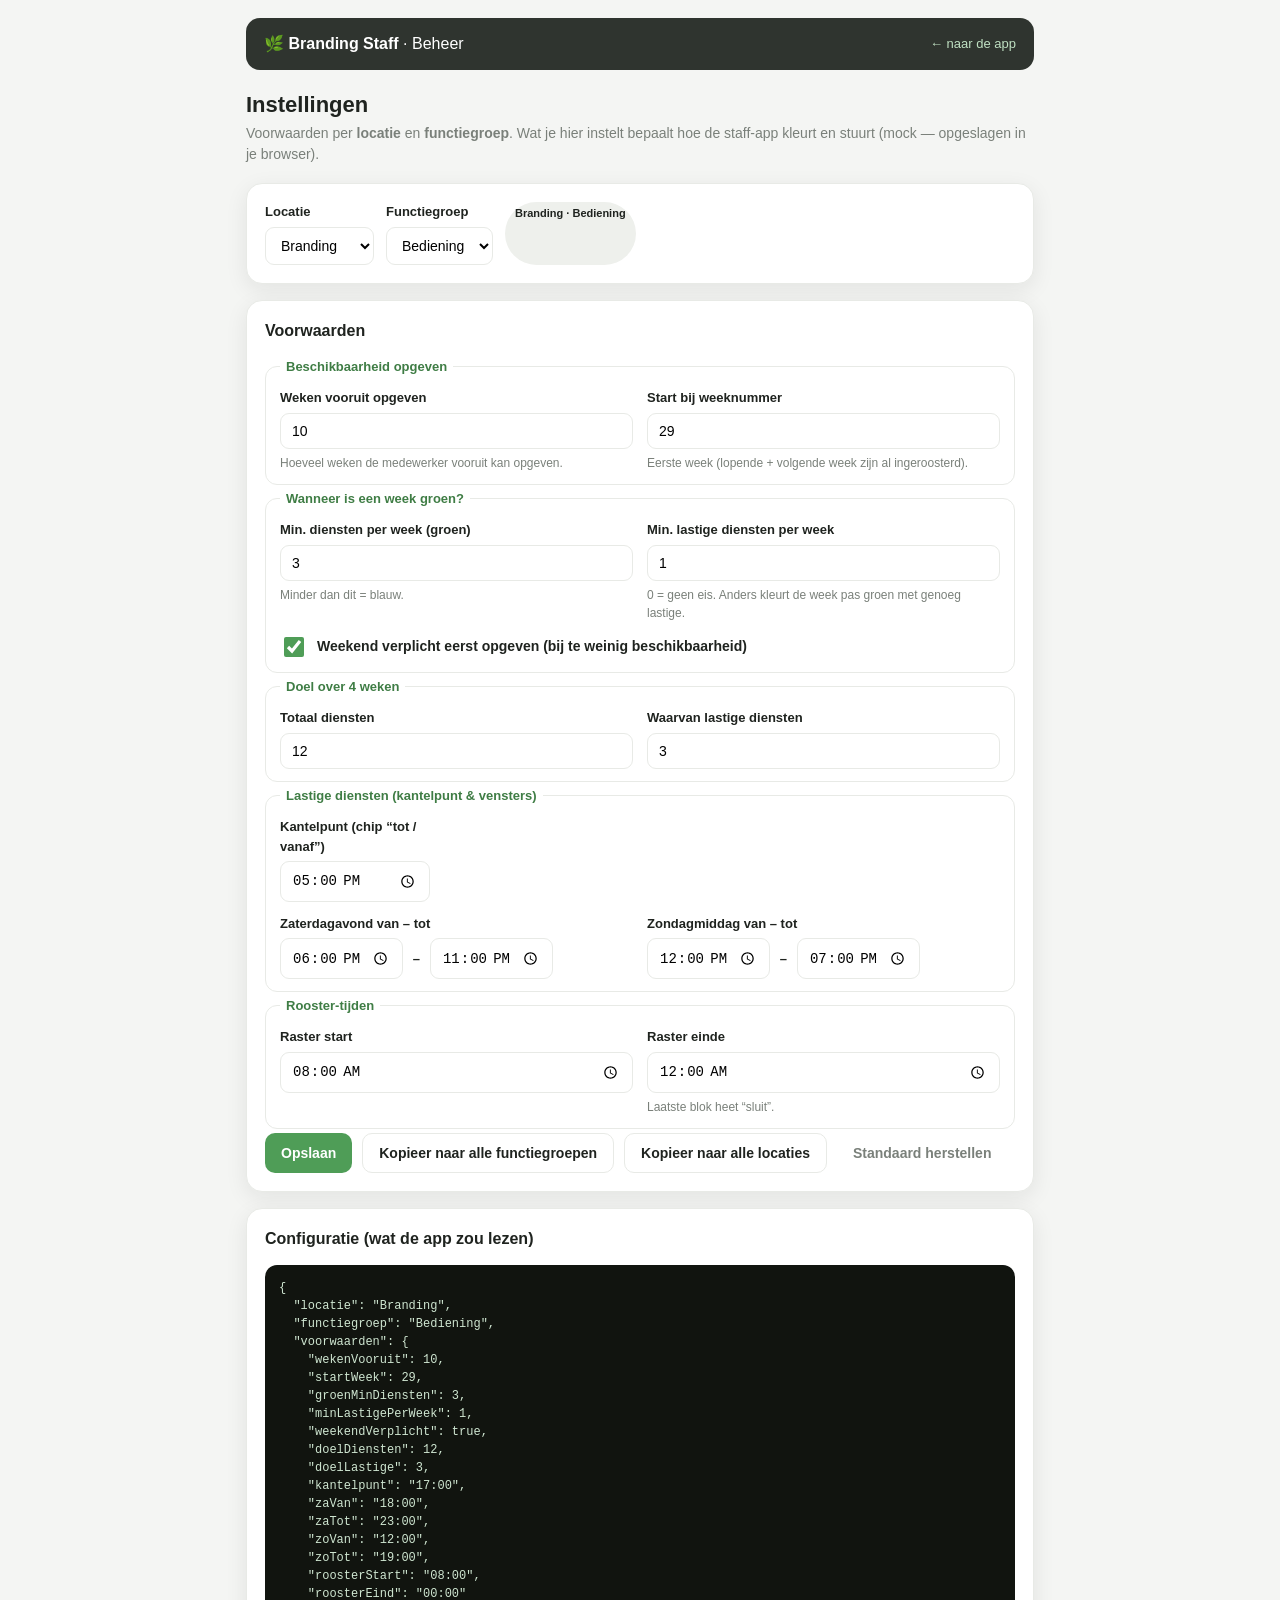
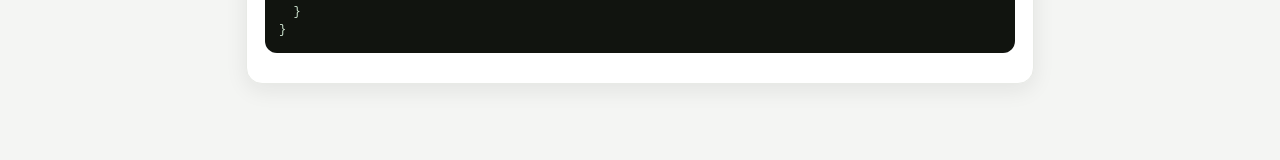
==== beheer/index.html @ 594f6d12 "Beheerpagina (backend): voorwaarden per locatie x functiegroep; link vanuit Overig - staffapp/beheer" ====
<!DOCTYPE html>
<html lang="nl">
  <head>
    <meta charset="UTF-8" />
    <meta name="viewport" content="width=device-width, initial-scale=1.0, viewport-fit=cover" />
    <meta http-equiv="Cache-Control" content="no-cache, no-store, must-revalidate" />
    <title>Branding Staff — Beheer</title>
    <style>
      :root{ --green:#4f9d57; --green-dark:#3f7d45; --blue:#4a6fa5; --amber:#e6a23c; --red:#d9534f;
        --bg:#f4f5f3; --card:#fff; --ink:#1f231f; --muted:#7a807a; --line:#e8eae6; --shadow:0 6px 22px rgba(20,30,20,.08); }
      *{box-sizing:border-box;} body{margin:0;font-family:-apple-system,"Segoe UI",Roboto,Arial,sans-serif;background:var(--bg);color:var(--ink);line-height:1.5;}
      .wrap{max-width:820px;margin:0 auto;padding:18px 16px 60px;}
      .topbar{background:#2f342f;color:#fff;border-radius:14px;padding:14px 18px;display:flex;align-items:center;justify-content:space-between;margin-bottom:18px;}
      .topbar b{font-weight:800;} .topbar a{color:#bfe0c2;font-size:13px;text-decoration:none;}
      h1{font-size:22px;margin:0 0 2px;} .lead{color:var(--muted);font-size:14px;margin:0 0 18px;}
      .card{background:var(--card);border:1px solid var(--line);border-radius:16px;padding:18px;margin-bottom:16px;box-shadow:var(--shadow);}
      .card h2{font-size:16px;margin:0 0 14px;}
      .pickrow{display:flex;gap:12px;flex-wrap:wrap;}
      .field{display:flex;flex-direction:column;gap:5px;font-size:13px;font-weight:700;}
      .field.small{max-width:150px;}
      select,input[type=number],input[type=time]{padding:9px 11px;border:1px solid var(--line);border-radius:9px;font-size:14px;font-weight:500;background:#fff;}
      .grid2{display:grid;grid-template-columns:1fr 1fr;gap:14px;}
      @media(max-width:560px){ .grid2{grid-template-columns:1fr;} }
      .row{display:flex;align-items:center;gap:10px;}
      .switch{display:flex;align-items:center;gap:10px;font-weight:700;font-size:14px;}
      .switch input{width:20px;height:20px;accent-color:var(--green);}
      .hint{font-size:12px;color:var(--muted);font-weight:400;}
      .actions{display:flex;gap:10px;flex-wrap:wrap;margin-top:4px;}
      .btn{border:none;border-radius:10px;padding:11px 16px;font-size:14px;font-weight:700;cursor:pointer;}
      .btn-primary{background:var(--green);color:#fff;} .btn-ghost{background:#fff;border:1.5px solid var(--line);color:var(--ink);}
      .btn-link{background:none;color:var(--muted);}
      .badge{font-size:11px;font-weight:800;background:#eef0ec;border-radius:999px;padding:3px 10px;}
      pre{background:#11140f;color:#cfe6d1;border-radius:12px;padding:14px;font-size:12px;overflow:auto;}
      .toast{position:fixed;left:50%;bottom:22px;transform:translateX(-50%);background:#2f342f;color:#fff;padding:11px 18px;border-radius:999px;font-weight:700;font-size:14px;box-shadow:var(--shadow);}
      .hidden{display:none;}
      .sub{font-size:12px;color:var(--muted);font-weight:400;margin-top:2px;}
      fieldset{border:1px solid var(--line);border-radius:12px;padding:12px 14px;margin:0 0 4px;}
      legend{font-size:13px;font-weight:800;padding:0 6px;color:var(--green-dark);}
    </style>
  </head>
  <body>
    <div class="wrap">
      <div class="topbar">
        <span><b>🌿 Branding Staff</b> · Beheer</span>
        <a href="../">← naar de app</a>
      </div>

      <h1>Instellingen</h1>
      <p class="lead">Voorwaarden per <b>locatie</b> en <b>functiegroep</b>. Wat je hier instelt bepaalt hoe de staff-app kleurt en stuurt (mock — opgeslagen in je browser).</p>

      <div class="card">
        <div class="pickrow">
          <label class="field">Locatie
            <select id="loc"></select>
          </label>
          <label class="field">Functiegroep
            <select id="grp"></select>
          </label>
          <span class="badge" id="scope"></span>
        </div>
      </div>

      <form id="form" class="card">
        <h2>Voorwaarden</h2>

        <fieldset>
          <legend>Beschikbaarheid opgeven</legend>
          <div class="grid2">
            <label class="field">Weken vooruit opgeven
              <input type="number" id="wekenVooruit" min="1" max="26" />
              <span class="hint">Hoeveel weken de medewerker vooruit kan opgeven.</span>
            </label>
            <label class="field">Start bij weeknummer
              <input type="number" id="startWeek" min="1" max="53" />
              <span class="hint">Eerste week (lopende + volgende week zijn al ingeroosterd).</span>
            </label>
          </div>
        </fieldset>

        <fieldset>
          <legend>Wanneer is een week groen?</legend>
          <div class="grid2">
            <label class="field">Min. diensten per week (groen)
              <input type="number" id="groenMinDiensten" min="0" max="7" />
              <span class="hint">Minder dan dit = blauw.</span>
            </label>
            <label class="field">Min. lastige diensten per week
              <input type="number" id="minLastigePerWeek" min="0" max="7" />
              <span class="hint">0 = geen eis. Anders kleurt de week pas groen met genoeg lastige.</span>
            </label>
          </div>
          <label class="switch" style="margin-top:12px"><input type="checkbox" id="weekendVerplicht" /> Weekend verplicht eerst opgeven (bij te weinig beschikbaarheid)</label>
        </fieldset>

        <fieldset>
          <legend>Doel over 4 weken</legend>
          <div class="grid2">
            <label class="field">Totaal diensten
              <input type="number" id="doelDiensten" min="0" max="60" />
            </label>
            <label class="field">Waarvan lastige diensten
              <input type="number" id="doelLastige" min="0" max="20" />
            </label>
          </div>
        </fieldset>

        <fieldset>
          <legend>Lastige diensten (kantelpunt & vensters)</legend>
          <label class="field small">Kantelpunt (chip “tot / vanaf”)
            <input type="time" id="kantelpunt" />
          </label>
          <div class="grid2" style="margin-top:12px">
            <label class="field">Zaterdagavond van – tot
              <div class="row"><input type="time" id="zaVan" /><span>–</span><input type="time" id="zaTot" /></div>
            </label>
            <label class="field">Zondagmiddag van – tot
              <div class="row"><input type="time" id="zoVan" /><span>–</span><input type="time" id="zoTot" /></div>
            </label>
          </div>
        </fieldset>

        <fieldset>
          <legend>Rooster-tijden</legend>
          <div class="grid2">
            <label class="field">Raster start
              <input type="time" id="roosterStart" />
            </label>
            <label class="field">Raster einde
              <input type="time" id="roosterEind" />
              <span class="hint">Laatste blok heet “sluit”.</span>
            </label>
          </div>
        </fieldset>

        <div class="actions">
          <button type="button" class="btn btn-primary" id="save">Opslaan</button>
          <button type="button" class="btn btn-ghost" id="copyGrp">Kopieer naar alle functiegroepen</button>
          <button type="button" class="btn btn-ghost" id="copyLoc">Kopieer naar alle locaties</button>
          <button type="button" class="btn btn-link" id="reset">Standaard herstellen</button>
        </div>
      </form>

      <div class="card">
        <h2>Configuratie (wat de app zou lezen)</h2>
        <pre id="json"></pre>
      </div>
    </div>

    <script>
      const LOCATIES = ['Branding', 'Hippiefish', 'Witsand', 'Ubuntu', 'Kayuca', 'Paco Ciao', 'Tulum'];
      const GROEPEN = ['Bediening', 'Keuken', 'Afwas'];
      const DEFAULTS = {
        wekenVooruit: 10, startWeek: 29,
        groenMinDiensten: 3, minLastigePerWeek: 1, weekendVerplicht: true,
        doelDiensten: 12, doelLastige: 3,
        kantelpunt: '17:00', zaVan: '18:00', zaTot: '23:00', zoVan: '12:00', zoTot: '19:00',
        roosterStart: '08:00', roosterEind: '00:00',
      };
      const FIELDS = Object.keys(DEFAULTS);
      const KEY = 'staffapp_settings_v1';

      let store = load();
      function load() { try { return JSON.parse(localStorage.getItem(KEY)) || {}; } catch (_) { return {}; } }
      function persist() { localStorage.setItem(KEY, JSON.stringify(store)); }
      function cfg(loc, grp) { return Object.assign({}, DEFAULTS, (store[loc] && store[loc][grp]) || {}); }
      function setCfg(loc, grp, obj) { store[loc] = store[loc] || {}; store[loc][grp] = obj; }

      const $ = id => document.getElementById(id);
      const locSel = $('loc'), grpSel = $('grp');
      LOCATIES.forEach(l => locSel.add(new Option(l, l)));
      GROEPEN.forEach(g => grpSel.add(new Option(g, g)));

      function readForm() {
        const o = {};
        for (const f of FIELDS) {
          const el = $(f);
          o[f] = el.type === 'checkbox' ? el.checked : (el.type === 'number' ? +el.value : el.value);
        }
        return o;
      }
      function fillForm(c) {
        for (const f of FIELDS) {
          const el = $(f);
          if (el.type === 'checkbox') el.checked = !!c[f]; else el.value = c[f];
        }
      }
      function showJson() {
        const loc = locSel.value, grp = grpSel.value;
        $('json').textContent = JSON.stringify({ locatie: loc, functiegroep: grp, voorwaarden: cfg(loc, grp) }, null, 2);
        $('scope').textContent = loc + ' · ' + grp;
      }
      function loadCombo() { fillForm(cfg(locSel.value, grpSel.value)); showJson(); }

      function toast(msg) { const t = document.createElement('div'); t.className = 'toast'; t.textContent = msg; document.body.appendChild(t); setTimeout(() => t.remove(), 1800); }

      locSel.onchange = loadCombo;
      grpSel.onchange = loadCombo;
      $('save').onclick = () => { setCfg(locSel.value, grpSel.value, readForm()); persist(); showJson(); toast('Opgeslagen ✓'); };
      $('reset').onclick = () => { fillForm(DEFAULTS); showJson(); };
      $('copyGrp').onclick = () => { const c = readForm(); GROEPEN.forEach(g => setCfg(locSel.value, g, { ...c })); persist(); showJson(); toast('Gekopieerd naar alle functiegroepen van ' + locSel.value); };
      $('copyLoc').onclick = () => { const c = readForm(); LOCATIES.forEach(l => setCfg(l, grpSel.value, { ...c })); persist(); showJson(); toast('Gekopieerd naar alle locaties (' + grpSel.value + ')'); };

      loadCombo();
    </script>
  </body>
</html>
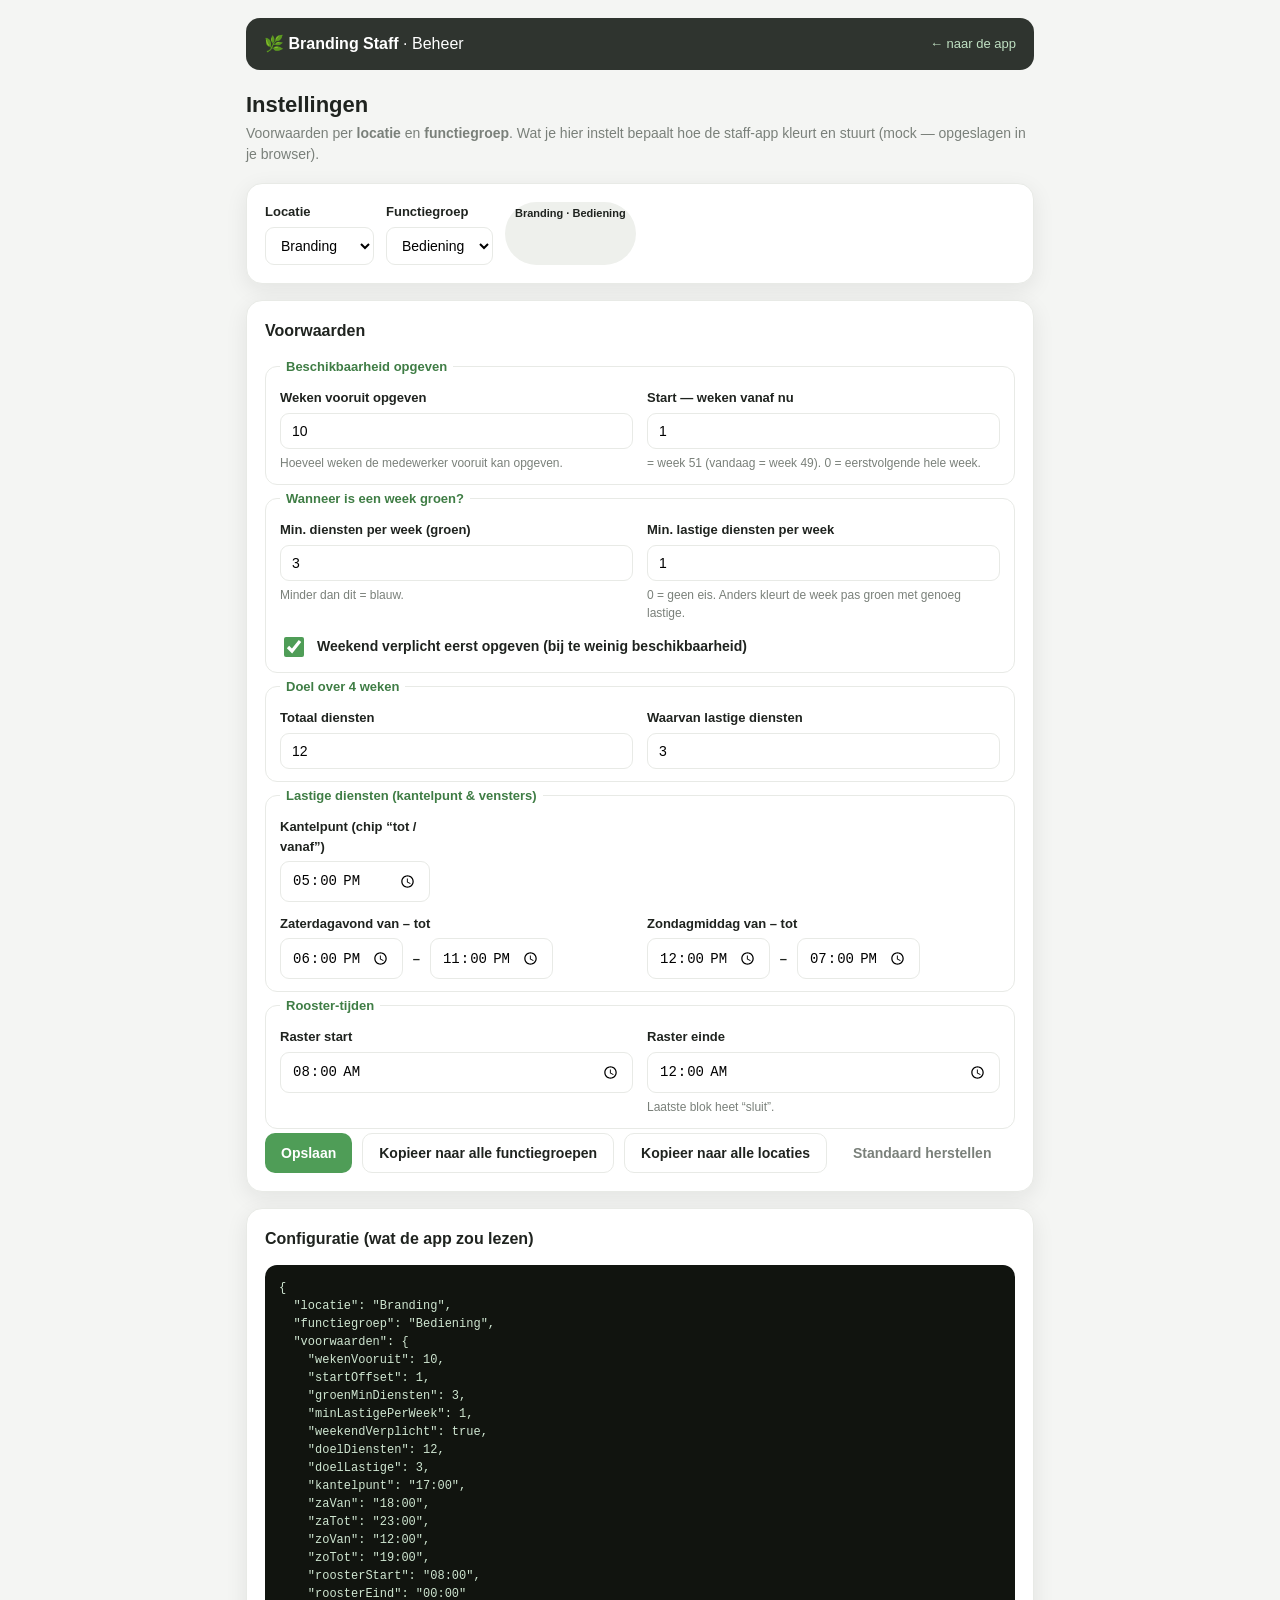
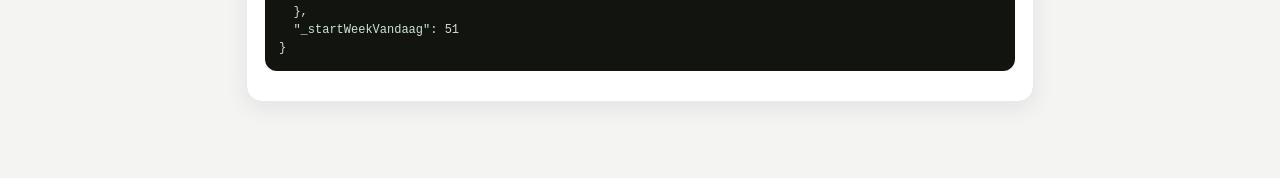
==== commit 15c7428d: "Beheer: startweek is een berekening (offset vanaf nu) ipv vast weeknummer; toont live berekende week" ====
--- a/beheer/index.html
+++ b/beheer/index.html
@@ -70,9 +70,9 @@
               <input type="number" id="wekenVooruit" min="1" max="26" />
               <span class="hint">Hoeveel weken de medewerker vooruit kan opgeven.</span>
             </label>
-            <label class="field">Start bij weeknummer
-              <input type="number" id="startWeek" min="1" max="53" />
-              <span class="hint">Eerste week (lopende + volgende week zijn al ingeroosterd).</span>
+            <label class="field">Start — weken vanaf nu
+              <input type="number" id="startOffset" min="0" max="12" />
+              <span class="hint" id="startHint">…</span>
             </label>
           </div>
         </fieldset>
@@ -150,7 +150,7 @@
       const LOCATIES = ['Branding', 'Hippiefish', 'Witsand', 'Ubuntu', 'Kayuca', 'Paco Ciao', 'Tulum'];
       const GROEPEN = ['Bediening', 'Keuken', 'Afwas'];
       const DEFAULTS = {
-        wekenVooruit: 10, startWeek: 29,
+        wekenVooruit: 10, startOffset: 1,
         groenMinDiensten: 3, minLastigePerWeek: 1, weekendVerplicht: true,
         doelDiensten: 12, doelLastige: 3,
         kantelpunt: '17:00', zaVan: '18:00', zaTot: '23:00', zoVan: '12:00', zoTot: '19:00',
@@ -165,6 +165,11 @@
       function cfg(loc, grp) { return Object.assign({}, DEFAULTS, (store[loc] && store[loc][grp]) || {}); }
       function setCfg(loc, grp, obj) { store[loc] = store[loc] || {}; store[loc][grp] = obj; }
 
+      // Start = berekening vanaf nu (0 = eerstvolgende hele week)
+      function isoWeek(d) { const t = new Date(Date.UTC(d.getFullYear(), d.getMonth(), d.getDate())); const day = t.getUTCDay() || 7; t.setUTCDate(t.getUTCDate() + 4 - day); const ys = new Date(Date.UTC(t.getUTCFullYear(), 0, 1)); return Math.ceil(((t - ys) / 86400000 + 1) / 7); }
+      function mondayThisWeek() { const d = new Date(); d.setHours(0, 0, 0, 0); const day = d.getDay(); d.setDate(d.getDate() + (day === 0 ? -6 : 1 - day)); return d; }
+      function startWeekFor(offset) { const m = mondayThisWeek(); m.setDate(m.getDate() + (1 + offset) * 7); return isoWeek(m); }
+
       const $ = id => document.getElementById(id);
       const locSel = $('loc'), grpSel = $('grp');
       LOCATIES.forEach(l => locSel.add(new Option(l, l)));
@@ -184,17 +189,23 @@
           if (el.type === 'checkbox') el.checked = !!c[f]; else el.value = c[f];
         }
       }
+      function updateStartHint() {
+        const off = +$('startOffset').value || 0;
+        $('startHint').textContent = `= week ${startWeekFor(off)}  (vandaag = week ${isoWeek(new Date())}). 0 = eerstvolgende hele week.`;
+      }
       function showJson() {
-        const loc = locSel.value, grp = grpSel.value;
-        $('json').textContent = JSON.stringify({ locatie: loc, functiegroep: grp, voorwaarden: cfg(loc, grp) }, null, 2);
+        const loc = locSel.value, grp = grpSel.value, c = cfg(loc, grp);
+        const preview = { locatie: loc, functiegroep: grp, voorwaarden: c, _startWeekVandaag: startWeekFor(c.startOffset || 0) };
+        $('json').textContent = JSON.stringify(preview, null, 2);
         $('scope').textContent = loc + ' · ' + grp;
       }
-      function loadCombo() { fillForm(cfg(locSel.value, grpSel.value)); showJson(); }
+      function loadCombo() { fillForm(cfg(locSel.value, grpSel.value)); updateStartHint(); showJson(); }
 
       function toast(msg) { const t = document.createElement('div'); t.className = 'toast'; t.textContent = msg; document.body.appendChild(t); setTimeout(() => t.remove(), 1800); }
 
       locSel.onchange = loadCombo;
       grpSel.onchange = loadCombo;
+      $('startOffset').oninput = updateStartHint;
       $('save').onclick = () => { setCfg(locSel.value, grpSel.value, readForm()); persist(); showJson(); toast('Opgeslagen ✓'); };
       $('reset').onclick = () => { fillForm(DEFAULTS); showJson(); };
       $('copyGrp').onclick = () => { const c = readForm(); GROEPEN.forEach(g => setCfg(locSel.value, g, { ...c })); persist(); showJson(); toast('Gekopieerd naar alle functiegroepen van ' + locSel.value); };
